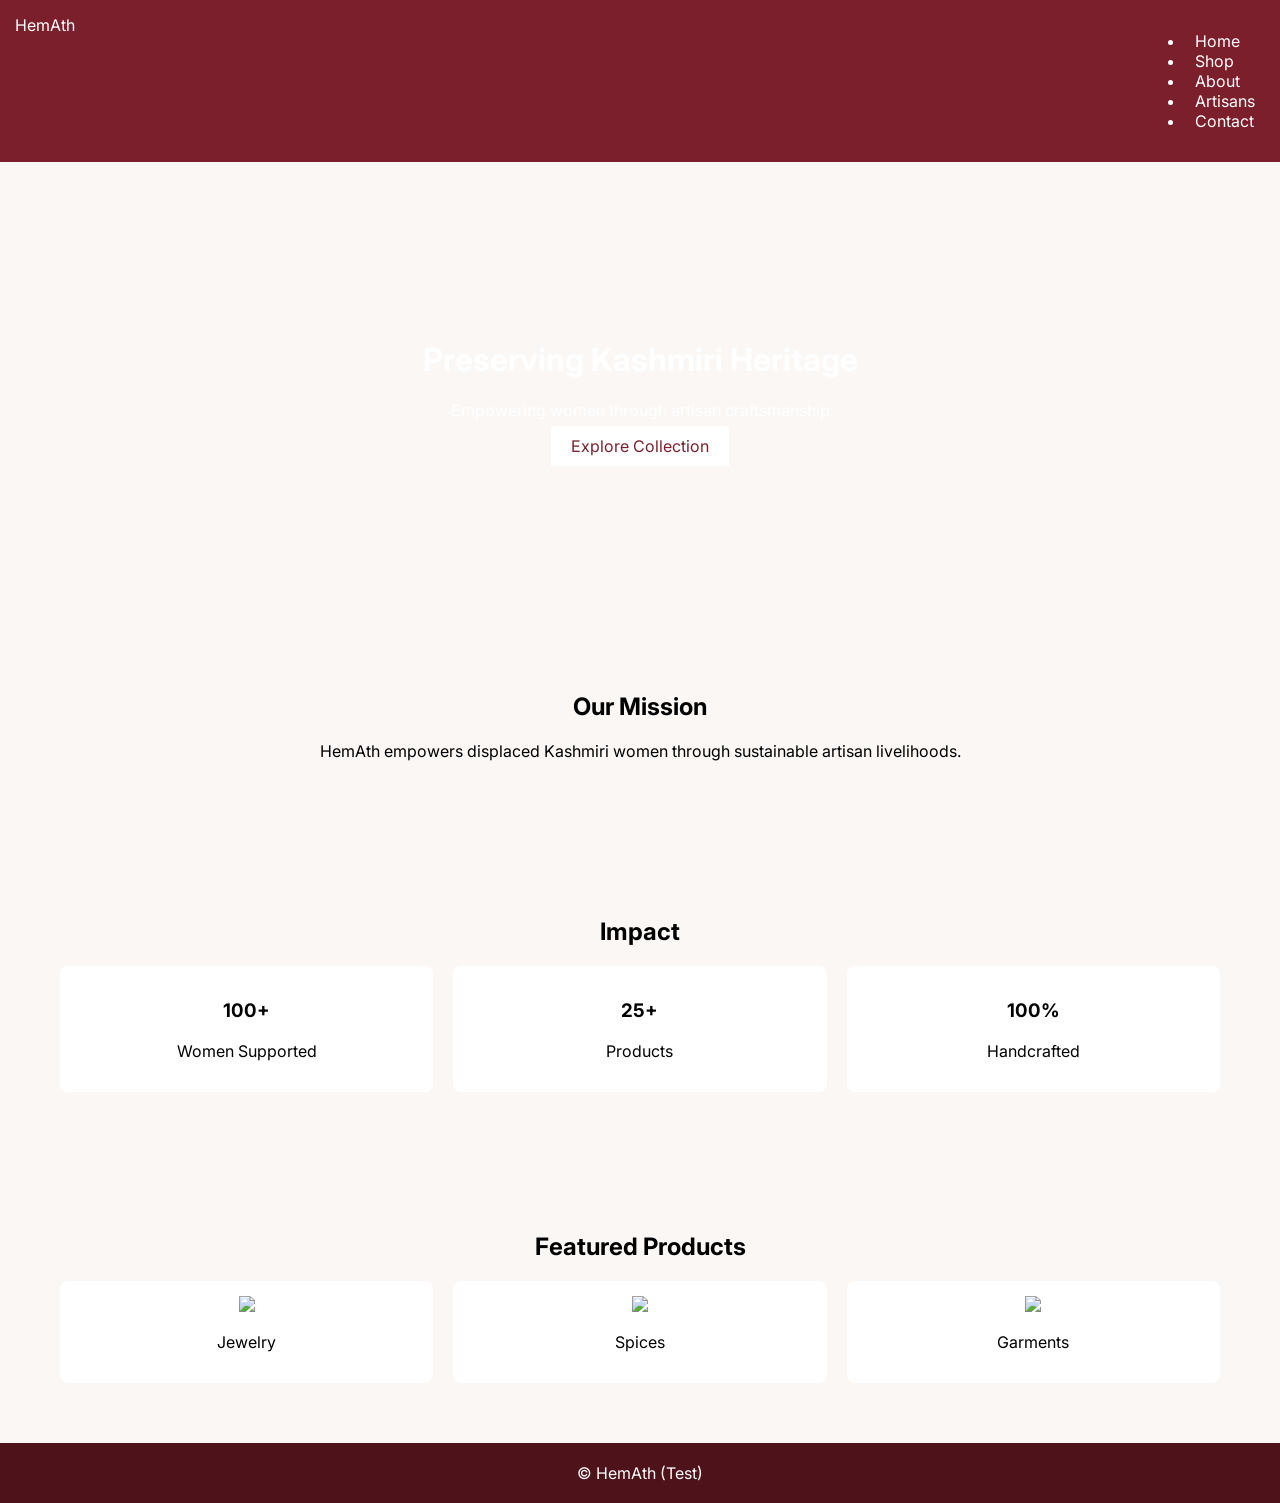
==== index.html @ 123f5946 "Add files via upload" ====
<!DOCTYPE html>
<html lang="en">
<head>
<meta charset="UTF-8">
<meta name="viewport" content="width=device-width, initial-scale=1.0">
<title>HemAth (Test)</title>
<link href="https://fonts.googleapis.com/css2?family=Playfair+Display:wght@500;700&family=Inter:wght@300;400;500&display=swap" rel="stylesheet">
<link rel="stylesheet" href="styles.css">
</head>
<body>

<nav>
<div class="logo">HemAth</div>
<ul>
<li><a href="index.html">Home</a></li>
<li><a href="shop.html">Shop</a></li>
<li><a href="about.html">About</a></li>
<li><a href="artisans.html">Artisans</a></li>
<li><a href="contact.html">Contact</a></li>
</ul>
</nav>

<header class="hero">
<div>
<h1>Preserving Kashmiri Heritage</h1>
<p>Empowering women through artisan craftsmanship</p>
<a href="shop.html" class="btn">Explore Collection</a>
</div>
</header>

<section class="section">
<h2>Our Mission</h2>
<p>HemAth empowers displaced Kashmiri women through sustainable artisan livelihoods.</p>
</section>

<section class="section">
<h2>Impact</h2>
<div class="grid">
<div class="card"><h3>100+</h3><p>Women Supported</p></div>
<div class="card"><h3>25+</h3><p>Products</p></div>
<div class="card"><h3>100%</h3><p>Handcrafted</p></div>
</div>
</section>

<section class="section">
<h2>Featured Products</h2>
<div class="grid">
<div class="card"><img src="product1.jpg"><p>Jewelry</p></div>
<div class="card"><img src="product2.jpg"><p>Spices</p></div>
<div class="card"><img src="product3.jpg"><p>Garments</p></div>
</div>
</section>

<footer>© HemAth (Test)</footer>

</body>
</html>
---- styles.css ----
body{margin:0;font-family:Inter;background:#faf7f5}
nav{background:#7a1f2b;color:white;padding:15px;display:flex;justify-content:space-between}
nav a{color:white;margin:0 10px;text-decoration:none}
.hero{height:450px;background:url('hero-artisan.jpg') center/cover;color:white;display:flex;align-items:center;justify-content:center;text-align:center}
.btn{background:white;color:#7a1f2b;padding:10px 20px;text-decoration:none}
.section{padding:60px;text-align:center}
.grid{display:grid;grid-template-columns:repeat(auto-fit,minmax(220px,1fr));gap:20px}
.card{background:white;padding:15px;border-radius:8px}
.products{display:grid;grid-template-columns:repeat(auto-fit,minmax(220px,1fr));gap:20px}.products {
  display: grid;
  grid-template-columns: repeat(auto-fit, minmax(250px, 1fr));
  gap: 20px;
  padding: 20px;
}.product {
  border: 1px solid #ddd;
  padding: 15px;
  border-radius: 10px;
  text-align: center;
  background-color: #fff;
}

.product img {
  width: 50%;
  border-radius: 10px;
}button {
  background-color: #2c3e50;
  color: white;
  padding: 10px;
  border: none;
  cursor: pointer;
  border-radius: 5px;
}

button:hover {
  background-color: #34495e;
}
.product-card{background:white;padding:15px;border-radius:8px}
.filters button{margin:5px;padding:8px}
.modal{display:none;position:fixed;inset:0;background:rgba(0,0,0,.6);align-items:center;justify-content:center}
.modal-box{background:white;padding:20px}
.contact{background:#7a1f2b;color:white}
footer{text-align:center;padding:20px;background:#4e121b;color:white}
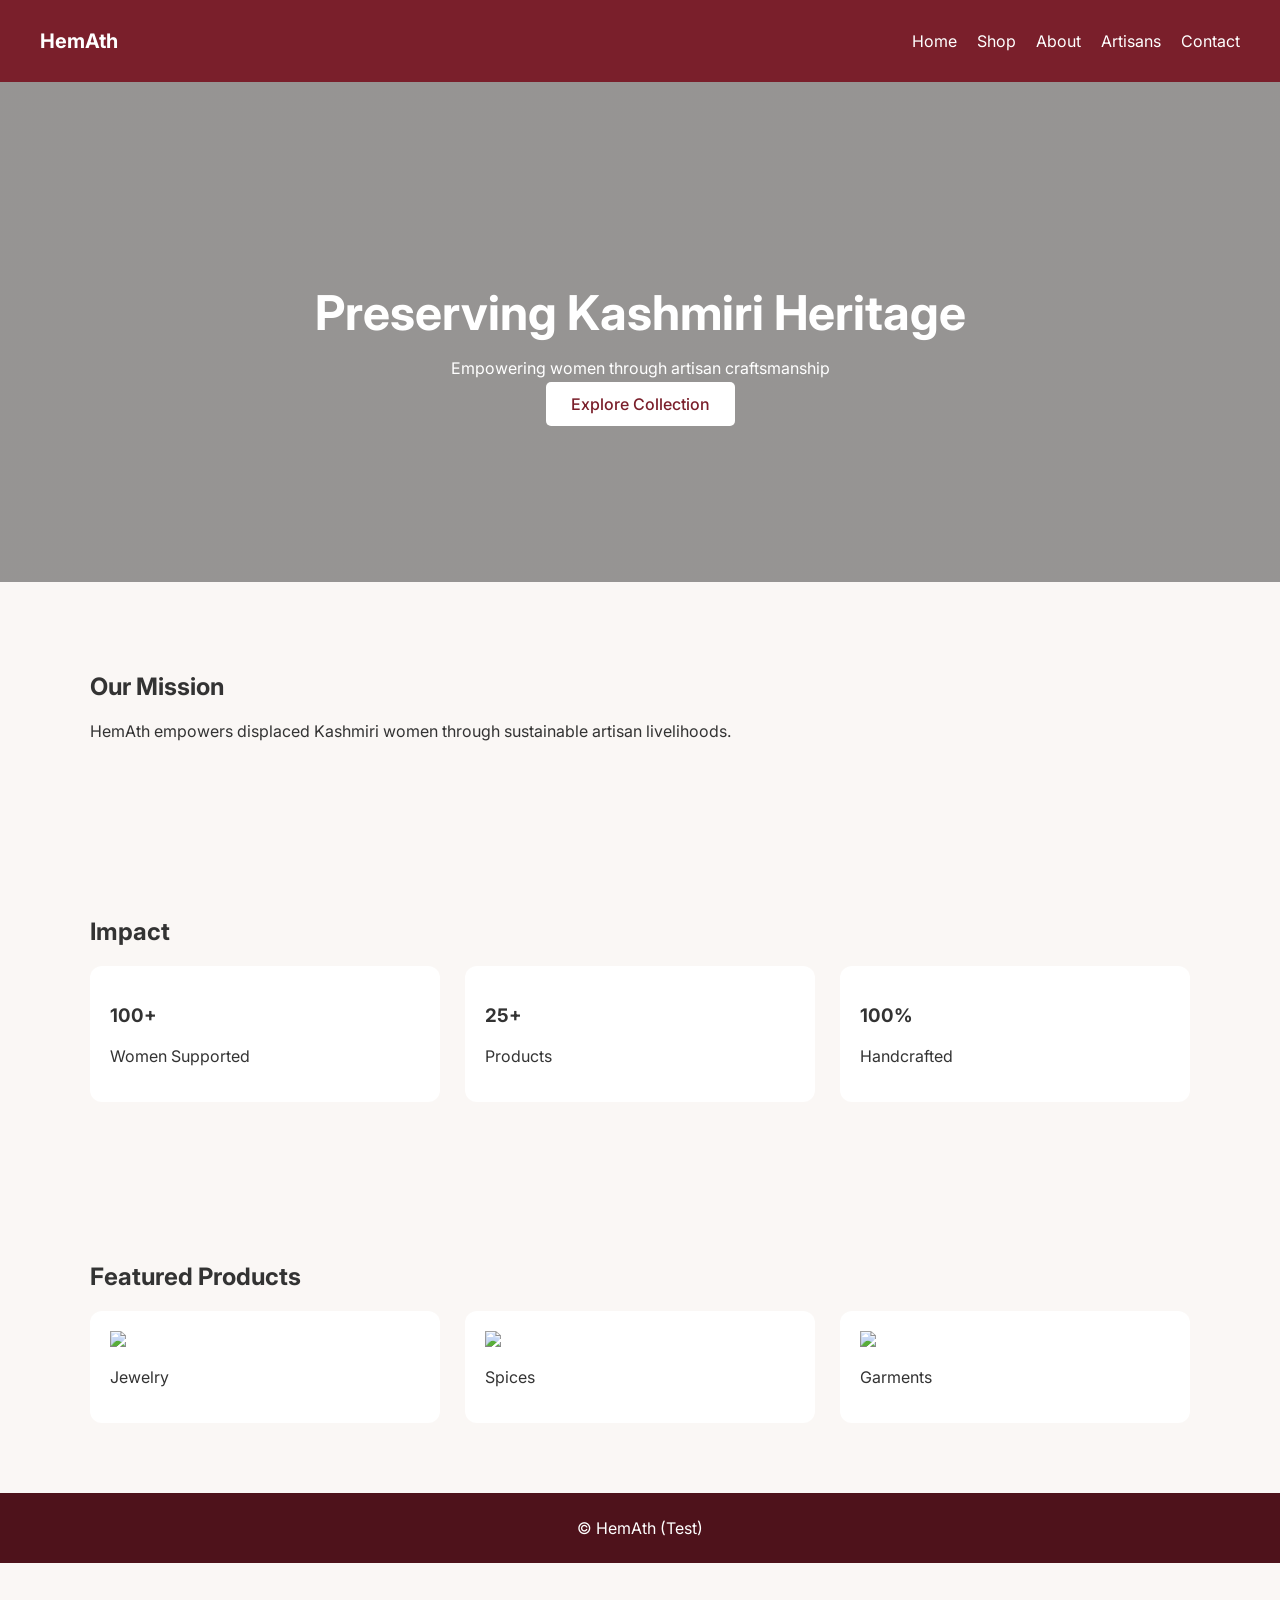
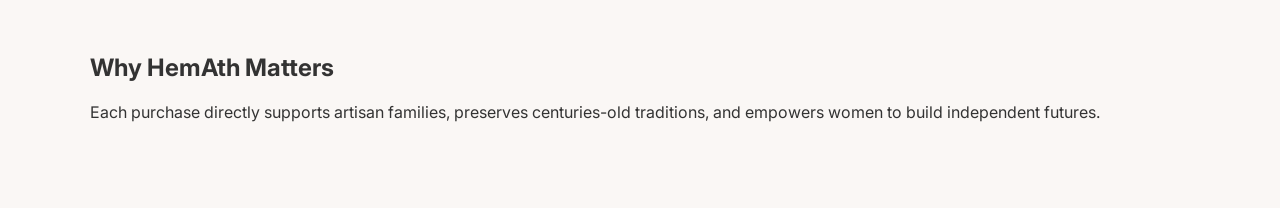
==== commit afd1ac6c: "Update index.html" ====
--- a/index.html
+++ b/index.html
@@ -54,4 +54,12 @@
 <footer>© HemAth (Test)</footer>
 
 </body>
-</html>+
+<section class="section">
+<h2>Why HemAth Matters</h2>
+<p>
+Each purchase directly supports artisan families, preserves centuries-old traditions,
+and empowers women to build independent futures.
+</p>
+</section>
+</html>
--- a/styles.css
+++ b/styles.css
@@ -1,42 +1,155 @@
-body{margin:0;font-family:Inter;background:#faf7f5}
-nav{background:#7a1f2b;color:white;padding:15px;display:flex;justify-content:space-between}
-nav a{color:white;margin:0 10px;text-decoration:none}
-.hero{height:450px;background:url('hero-artisan.jpg') center/cover;color:white;display:flex;align-items:center;justify-content:center;text-align:center}
-.btn{background:white;color:#7a1f2b;padding:10px 20px;text-decoration:none}
-.section{padding:60px;text-align:center}
-.grid{display:grid;grid-template-columns:repeat(auto-fit,minmax(220px,1fr));gap:20px}
-.card{background:white;padding:15px;border-radius:8px}
-.products{display:grid;grid-template-columns:repeat(auto-fit,minmax(220px,1fr));gap:20px}.products {
+body {
+  margin: 0;
+  font-family: 'Inter', sans-serif;
+  background: #faf7f5;
+  color: #333;
+}
+
+nav {
+  background: #7a1f2b;
+  color: white;
+  padding: 15px 40px;
+  display: flex;
+  justify-content: space-between;
+  align-items: center;
+}
+
+nav .logo {
+  font-weight: bold;
+  font-size: 20px;
+}
+
+nav ul {
+  list-style: none;
+  display: flex;
+  gap: 20px;
+}
+
+nav a {
+  color: white;
+  text-decoration: none;
+  transition: 0.3s;
+}
+
+nav a:hover {
+  opacity: 0.7;
+}
+
+.hero {
+  height: 500px;
+  background: linear-gradient(rgba(0,0,0,0.4), rgba(0,0,0,0.4)),
+              url('hero-artisan.jpg') center/cover;
+  color: white;
+  display: flex;
+  align-items: center;
+  justify-content: center;
+  text-align: center;
+}
+
+.hero h1 {
+  font-size: 48px;
+  margin-bottom: 10px;
+}
+
+.btn {
+  background: white;
+  color: #7a1f2b;
+  padding: 12px 25px;
+  border-radius: 5px;
+  text-decoration: none;
+  font-weight: 500;
+  transition: 0.3s;
+}
+
+.btn:hover {
+  background: #f3e8e8;
+}
+
+.section {
+  padding: 70px 40px;
+  max-width: 1100px;
+  margin: auto;
+}
+
+.grid {
   display: grid;
   grid-template-columns: repeat(auto-fit, minmax(250px, 1fr));
-  gap: 20px;
-  padding: 20px;
-}.product {
-  border: 1px solid #ddd;
-  padding: 15px;
-  border-radius: 10px;
-  text-align: center;
-  background-color: #fff;
+  gap: 25px;
 }
 
-.product img {
-  width: 50%;
-  border-radius: 10px;
-}button {
-  background-color: #2c3e50;
+.card {
+  background: white;
+  padding: 20px;
+  border-radius: 12px;
+  transition: 0.3s;
+}
+
+.card:hover {
+  transform: translateY(-5px);
+}
+
+.products {
+  display: grid;
+  grid-template-columns: repeat(auto-fit, minmax(250px, 1fr));
+  gap: 25px;
+}
+
+.product-card {
+  background: white;
+  padding: 15px;
+  border-radius: 12px;
+  transition: 0.3s;
+}
+
+.product-card:hover {
+  transform: scale(1.03);
+}
+
+.filters button {
+  margin: 5px;
+  padding: 10px 15px;
+  border: none;
+  background: #7a1f2b;
   color: white;
-  padding: 10px;
-  border: none;
   cursor: pointer;
   border-radius: 5px;
 }
 
-button:hover {
-  background-color: #34495e;
+.modal {
+  display: none;
+  position: fixed;
+  inset: 0;
+  background: rgba(0,0,0,.6);
+  align-items: center;
+  justify-content: center;
 }
-.product-card{background:white;padding:15px;border-radius:8px}
-.filters button{margin:5px;padding:8px}
-.modal{display:none;position:fixed;inset:0;background:rgba(0,0,0,.6);align-items:center;justify-content:center}
-.modal-box{background:white;padding:20px}
-.contact{background:#7a1f2b;color:white}
-footer{text-align:center;padding:20px;background:#4e121b;color:white}+
+.modal-box {
+  background: white;
+  padding: 25px;
+  border-radius: 10px;
+  width: 300px;
+}
+
+.contact {
+  background: #7a1f2b;
+  color: white;
+  text-align: center;
+}
+
+input, textarea {
+  width: 80%;
+  padding: 10px;
+  margin: 10px 0;
+}
+
+button {
+  cursor: pointer;
+}
+
+footer {
+  text-align: center;
+  padding: 25px;
+  background: #4e121b;
+  color: white;
+}
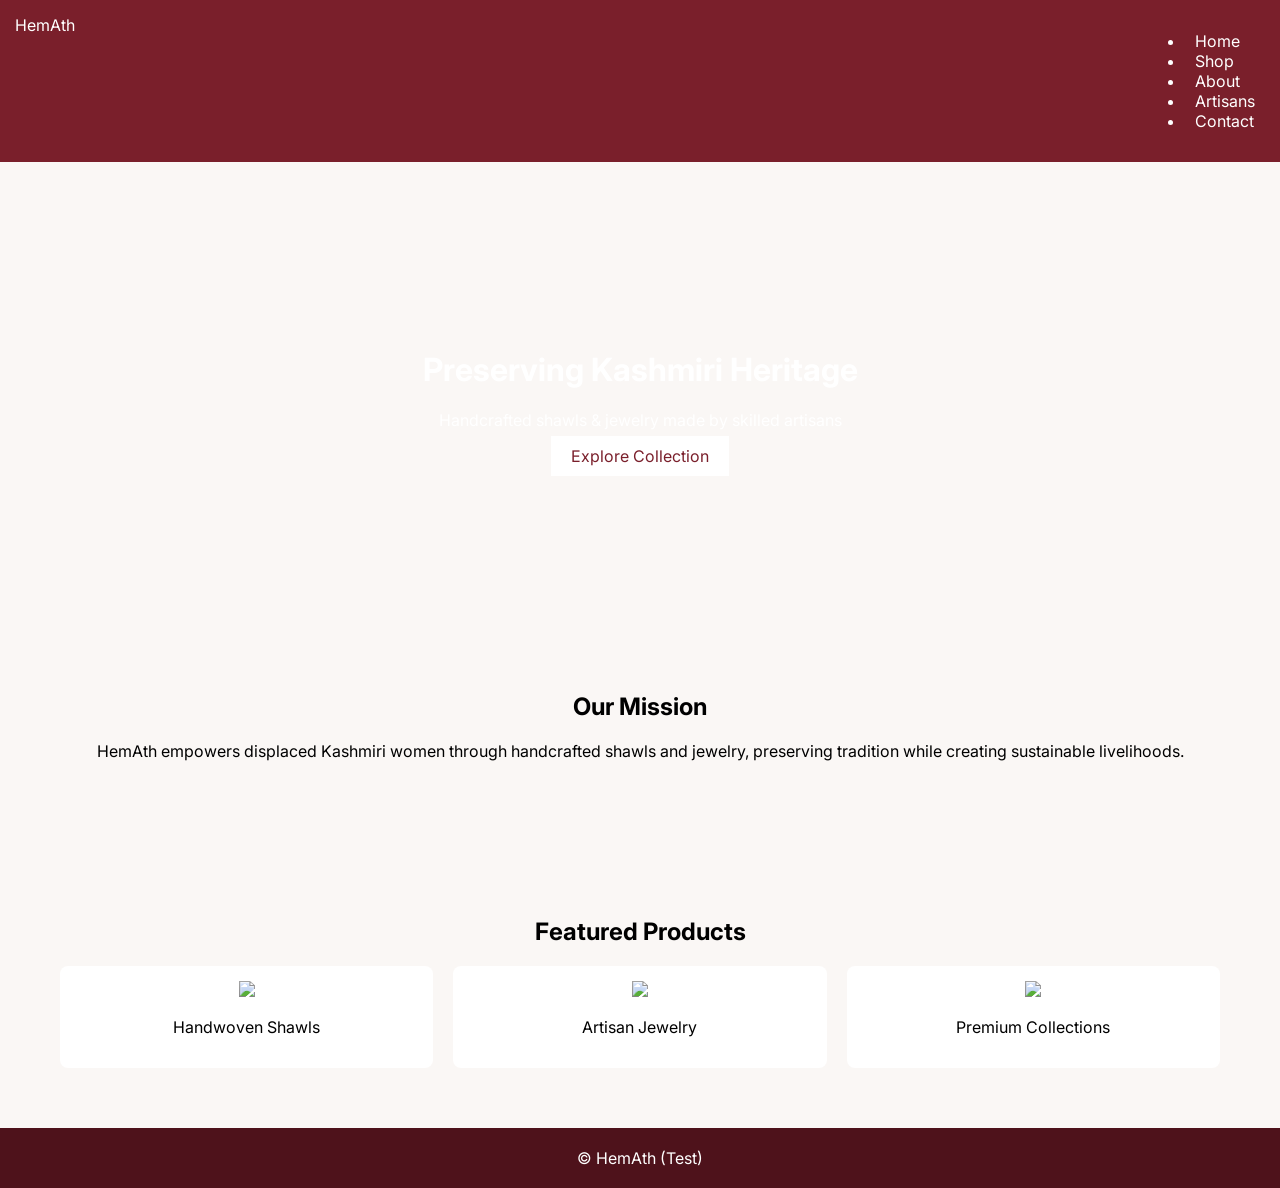
==== commit 5c950e0c: "Add files via upload" ====
--- a/index.html
+++ b/index.html
@@ -20,46 +20,29 @@
 </ul>
 </nav>
 
+
 <header class="hero">
-<div>
+<div><img src="images/geinvolved-1.png" alt="">
 <h1>Preserving Kashmiri Heritage</h1>
-<p>Empowering women through artisan craftsmanship</p>
+<p>Handcrafted shawls & jewelry made by skilled artisans</p>
 <a href="shop.html" class="btn">Explore Collection</a>
 </div>
 </header>
 
 <section class="section">
 <h2>Our Mission</h2>
-<p>HemAth empowers displaced Kashmiri women through sustainable artisan livelihoods.</p>
-</section>
-
-<section class="section">
-<h2>Impact</h2>
-<div class="grid">
-<div class="card"><h3>100+</h3><p>Women Supported</p></div>
-<div class="card"><h3>25+</h3><p>Products</p></div>
-<div class="card"><h3>100%</h3><p>Handcrafted</p></div>
-</div>
+<p>HemAth empowers displaced Kashmiri women through handcrafted shawls and jewelry, preserving tradition while creating sustainable livelihoods.</p>
 </section>
 
 <section class="section">
 <h2>Featured Products</h2>
 <div class="grid">
-<div class="card"><img src="product1.jpg"><p>Jewelry</p></div>
-<div class="card"><img src="product2.jpg"><p>Spices</p></div>
-<div class="card"><img src="product3.jpg"><p>Garments</p></div>
+<div class="card"><img src="images/DSC00056.JPG"><p>Handwoven Shawls</p></div>
+<div class="card"><img src="images/jewelry.jpg"><p>Artisan Jewelry</p></div>
+<div class="card"><img src="product3.jpg"><p>Premium Collections</p></div>
 </div>
 </section>
 
 <footer>© HemAth (Test)</footer>
-
 </body>
-
-<section class="section">
-<h2>Why HemAth Matters</h2>
-<p>
-Each purchase directly supports artisan families, preserves centuries-old traditions,
-and empowers women to build independent futures.
-</p>
-</section>
-</html>
+</html>
--- a/styles.css
+++ b/styles.css
@@ -1,155 +1,15 @@
-body {
-  margin: 0;
-  font-family: 'Inter', sans-serif;
-  background: #faf7f5;
-  color: #333;
-}
-
-nav {
-  background: #7a1f2b;
-  color: white;
-  padding: 15px 40px;
-  display: flex;
-  justify-content: space-between;
-  align-items: center;
-}
-
-nav .logo {
-  font-weight: bold;
-  font-size: 20px;
-}
-
-nav ul {
-  list-style: none;
-  display: flex;
-  gap: 20px;
-}
-
-nav a {
-  color: white;
-  text-decoration: none;
-  transition: 0.3s;
-}
-
-nav a:hover {
-  opacity: 0.7;
-}
-
-.hero {
-  height: 500px;
-  background: linear-gradient(rgba(0,0,0,0.4), rgba(0,0,0,0.4)),
-              url('hero-artisan.jpg') center/cover;
-  color: white;
-  display: flex;
-  align-items: center;
-  justify-content: center;
-  text-align: center;
-}
-
-.hero h1 {
-  font-size: 48px;
-  margin-bottom: 10px;
-}
-
-.btn {
-  background: white;
-  color: #7a1f2b;
-  padding: 12px 25px;
-  border-radius: 5px;
-  text-decoration: none;
-  font-weight: 500;
-  transition: 0.3s;
-}
-
-.btn:hover {
-  background: #f3e8e8;
-}
-
-.section {
-  padding: 70px 40px;
-  max-width: 1100px;
-  margin: auto;
-}
-
-.grid {
-  display: grid;
-  grid-template-columns: repeat(auto-fit, minmax(250px, 1fr));
-  gap: 25px;
-}
-
-.card {
-  background: white;
-  padding: 20px;
-  border-radius: 12px;
-  transition: 0.3s;
-}
-
-.card:hover {
-  transform: translateY(-5px);
-}
-
-.products {
-  display: grid;
-  grid-template-columns: repeat(auto-fit, minmax(250px, 1fr));
-  gap: 25px;
-}
-
-.product-card {
-  background: white;
-  padding: 15px;
-  border-radius: 12px;
-  transition: 0.3s;
-}
-
-.product-card:hover {
-  transform: scale(1.03);
-}
-
-.filters button {
-  margin: 5px;
-  padding: 10px 15px;
-  border: none;
-  background: #7a1f2b;
-  color: white;
-  cursor: pointer;
-  border-radius: 5px;
-}
-
-.modal {
-  display: none;
-  position: fixed;
-  inset: 0;
-  background: rgba(0,0,0,.6);
-  align-items: center;
-  justify-content: center;
-}
-
-.modal-box {
-  background: white;
-  padding: 25px;
-  border-radius: 10px;
-  width: 300px;
-}
-
-.contact {
-  background: #7a1f2b;
-  color: white;
-  text-align: center;
-}
-
-input, textarea {
-  width: 80%;
-  padding: 10px;
-  margin: 10px 0;
-}
-
-button {
-  cursor: pointer;
-}
-
-footer {
-  text-align: center;
-  padding: 25px;
-  background: #4e121b;
-  color: white;
-}
+body{margin:0;font-family:Inter;background:#faf7f5}
+nav{background:#7a1f2b;color:white;padding:15px;display:flex;justify-content:space-between}
+nav a{color:white;margin:0 10px;text-decoration:none}
+.hero{height:450px;background:url('hero-artisan.jpg') center/cover;color:white;display:flex;align-items:center;justify-content:center;text-align:center}
+.btn{background:white;color:#7a1f2b;padding:10px 20px;text-decoration:none}
+.section{padding:60px;text-align:center}
+.grid{display:grid;grid-template-columns:repeat(auto-fit,minmax(220px,1fr));gap:20px}
+.card{background:white;padding:15px;border-radius:8px}
+.products{display:grid;grid-template-columns:repeat(auto-fit,minmax(220px,1fr));gap:20px}
+.product-card{background:white;padding:15px;border-radius:8px}
+.filters button{margin:5px;padding:8px}
+.modal{display:none;position:fixed;inset:0;background:rgba(0,0,0,.6);align-items:center;justify-content:center}
+.modal-box{background:white;padding:20px}
+.contact{background:#7a1f2b;color:white}
+footer{text-align:center;padding:20px;background:#4e121b;color:white}
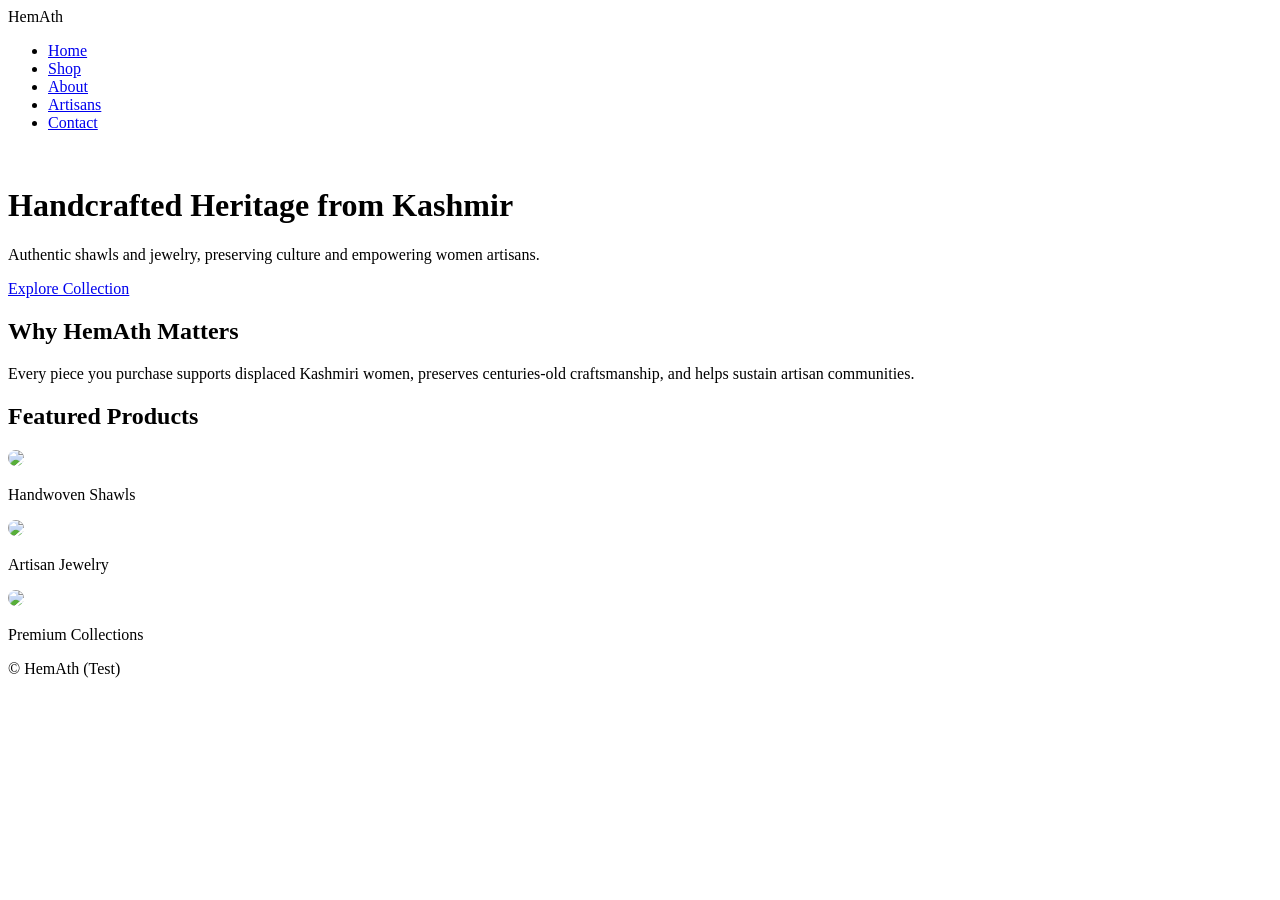
==== commit d7e8d3cd: "Update index.html" ====
--- a/index.html
+++ b/index.html
@@ -23,15 +23,19 @@
 
 <header class="hero">
 <div><img src="images/geinvolved-1.png" alt="">
-<h1>Preserving Kashmiri Heritage</h1>
-<p>Handcrafted shawls & jewelry made by skilled artisans</p>
+<h1>Handcrafted Heritage from Kashmir</h1>
+<p>Authentic shawls and jewelry, preserving culture and empowering women artisans.</p>
 <a href="shop.html" class="btn">Explore Collection</a>
 </div>
 </header>
 
 <section class="section">
-<h2>Our Mission</h2>
-<p>HemAth empowers displaced Kashmiri women through handcrafted shawls and jewelry, preserving tradition while creating sustainable livelihoods.</p>
+<section class="section">
+<h2>Why HemAth Matters</h2>
+<p>
+Every piece you purchase supports displaced Kashmiri women, preserves centuries-old craftsmanship,
+and helps sustain artisan communities.
+</p>
 </section>
 
 <section class="section">
@@ -45,4 +49,4 @@
 
 <footer>© HemAth (Test)</footer>
 </body>
-</html>+</html>
--- a/styles.css
+++ b/styles.css
@@ -1,15 +1,45 @@
-body{margin:0;font-family:Inter;background:#faf7f5}
-nav{background:#7a1f2b;color:white;padding:15px;display:flex;justify-content:space-between}
-nav a{color:white;margin:0 10px;text-decoration:none}
-.hero{height:450px;background:url('hero-artisan.jpg') center/cover;color:white;display:flex;align-items:center;justify-content:center;text-align:center}
-.btn{background:white;color:#7a1f2b;padding:10px 20px;text-decoration:none}
-.section{padding:60px;text-align:center}
-.grid{display:grid;grid-template-columns:repeat(auto-fit,minmax(220px,1fr));gap:20px}
-.card{background:white;padding:15px;border-radius:8px}
-.products{display:grid;grid-template-columns:repeat(auto-fit,minmax(220px,1fr));gap:20px}
-.product-card{background:white;padding:15px;border-radius:8px}
-.filters button{margin:5px;padding:8px}
-.modal{display:none;position:fixed;inset:0;background:rgba(0,0,0,.6);align-items:center;justify-content:center}
-.modal-box{background:white;padding:20px}
-.contact{background:#7a1f2b;color:white}
-footer{text-align:center;padding:20px;background:#4e121b;color:white}+.products {
+  display: grid;
+  grid-template-columns: repeat(auto-fit, minmax(260px, 1fr));
+  gap: 30px;
+  margin-top: 30px;
+}
+
+.product-card {
+  background: white;
+  border-radius: 12px;
+  overflow: hidden;
+  transition: 0.3s;
+  box-shadow: 0 5px 15px rgba(0,0,0,0.08);
+}
+
+.product-card img {
+  width: 100%;
+  height: 260px;
+  object-fit: cover;
+}
+
+.product-card h3 {
+  margin: 15px;
+}
+
+.product-card p {
+  margin: 0 15px 15px;
+}
+
+.product-card button {
+  margin: 0 15px 20px;
+  padding: 10px;
+  width: calc(100% - 30px);
+  background: #7a1f2b;
+  color: white;
+  border: none;
+  border-radius: 5px;
+}
+
+.product-card:hover {
+  transform: translateY(-8px);
+}
+img {
+  border-radius: 8px;
+}
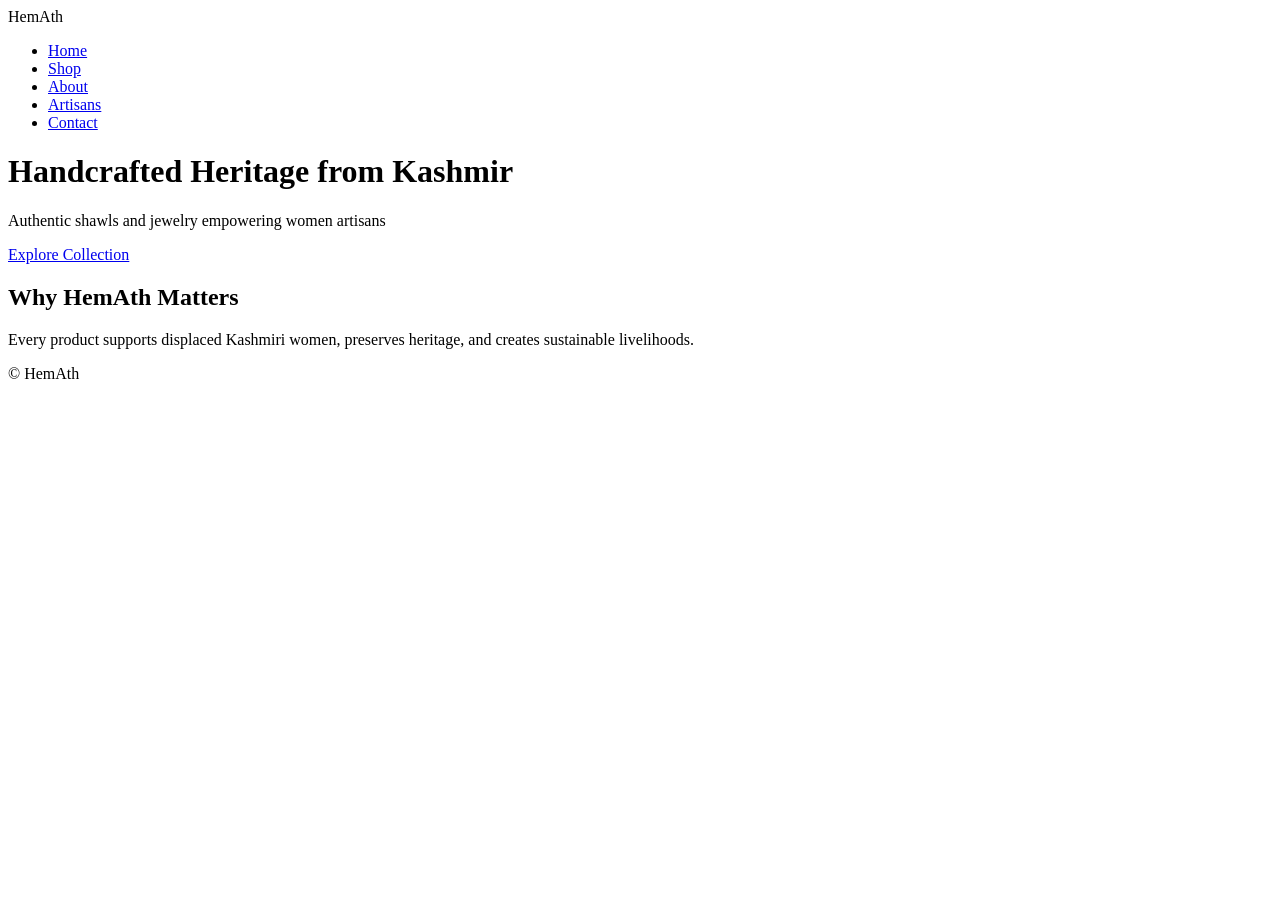
==== commit 1eae900c: "Update index.html" ====
--- a/index.html
+++ b/index.html
@@ -3,8 +3,7 @@
 <head>
 <meta charset="UTF-8">
 <meta name="viewport" content="width=device-width, initial-scale=1.0">
-<title>HemAth (Test)</title>
-<link href="https://fonts.googleapis.com/css2?family=Playfair+Display:wght@500;700&family=Inter:wght@300;400;500&display=swap" rel="stylesheet">
+<title>HemAth</title>
 <link rel="stylesheet" href="styles.css">
 </head>
 <body>
@@ -20,33 +19,23 @@
 </ul>
 </nav>
 
-
 <header class="hero">
-<div><img src="images/geinvolved-1.png" alt="">
+<div>
 <h1>Handcrafted Heritage from Kashmir</h1>
-<p>Authentic shawls and jewelry, preserving culture and empowering women artisans.</p>
+<p>Authentic shawls and jewelry empowering women artisans</p>
 <a href="shop.html" class="btn">Explore Collection</a>
 </div>
 </header>
 
 <section class="section">
-<section class="section">
 <h2>Why HemAth Matters</h2>
 <p>
-Every piece you purchase supports displaced Kashmiri women, preserves centuries-old craftsmanship,
-and helps sustain artisan communities.
+Every product supports displaced Kashmiri women, preserves heritage,
+and creates sustainable livelihoods.
 </p>
 </section>
 
-<section class="section">
-<h2>Featured Products</h2>
-<div class="grid">
-<div class="card"><img src="images/DSC00056.JPG"><p>Handwoven Shawls</p></div>
-<div class="card"><img src="images/jewelry.jpg"><p>Artisan Jewelry</p></div>
-<div class="card"><img src="product3.jpg"><p>Premium Collections</p></div>
-</div>
-</section>
+<footer>© HemAth</footer>
 
-<footer>© HemAth (Test)</footer>
 </body>
 </html>
--- a/styles.css
+++ b/styles.css
@@ -43,3 +43,23 @@
 img {
   border-radius: 8px;
 }
+@media (max-width: 768px) {
+  nav {
+    flex-direction: column;
+    text-align: center;
+  }
+
+  .hero h1 {
+    font-size: 28px;
+  }
+
+  .section {
+    padding: 40px 20px;
+  }
+}button {
+  transition: 0.3s;
+}
+
+button:hover {
+  background: #5a1620;
+}
